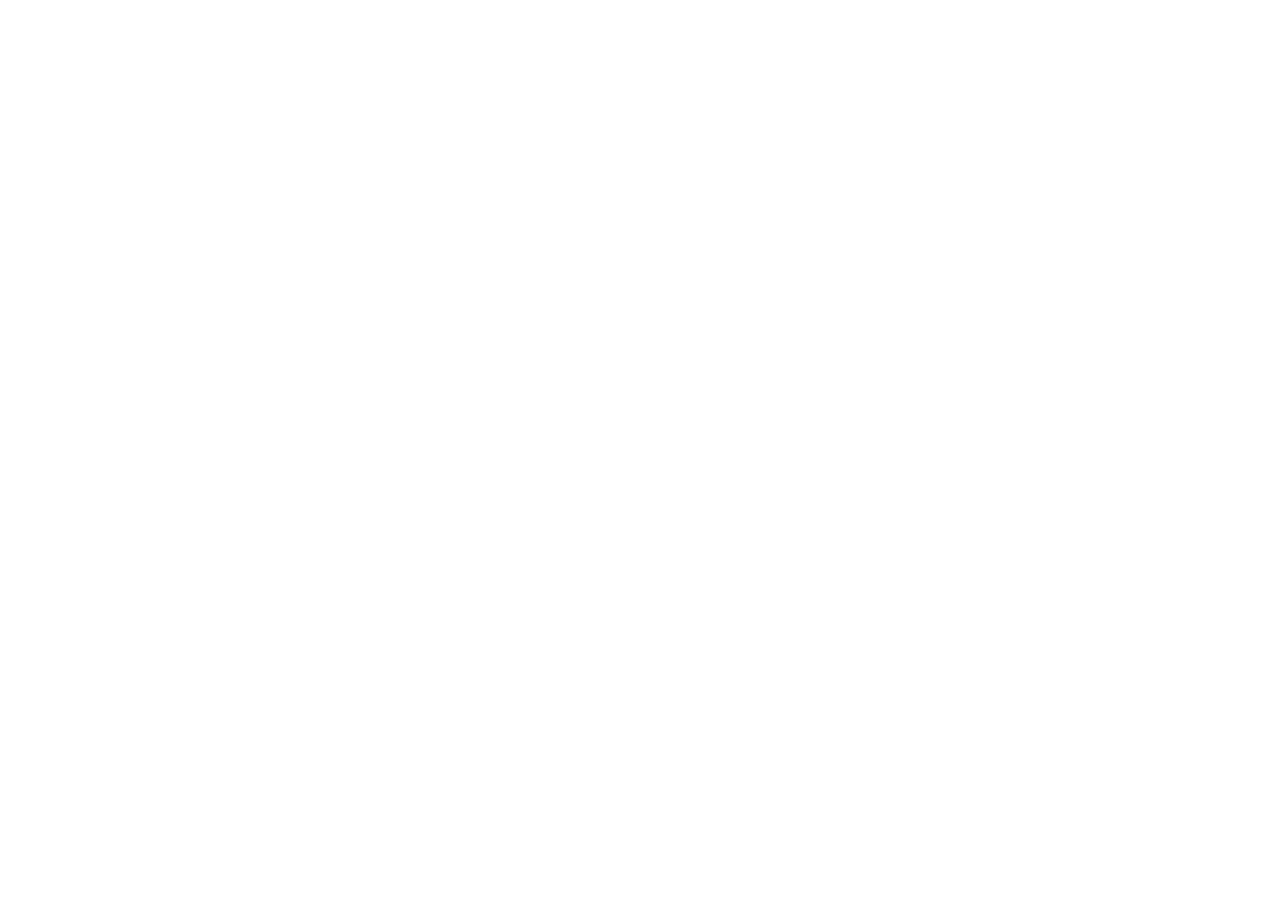
==== hub.html @ 56ef71c3 "html creation" ====
<!DOCTYPE html>
<html lang="en">
<head>
    <meta charset="UTF-8">
    <meta name="viewport" content="width=device-width, initial-scale=1.0">
    <title>Document</title>
</head>
<body>
    
</body>
</html>
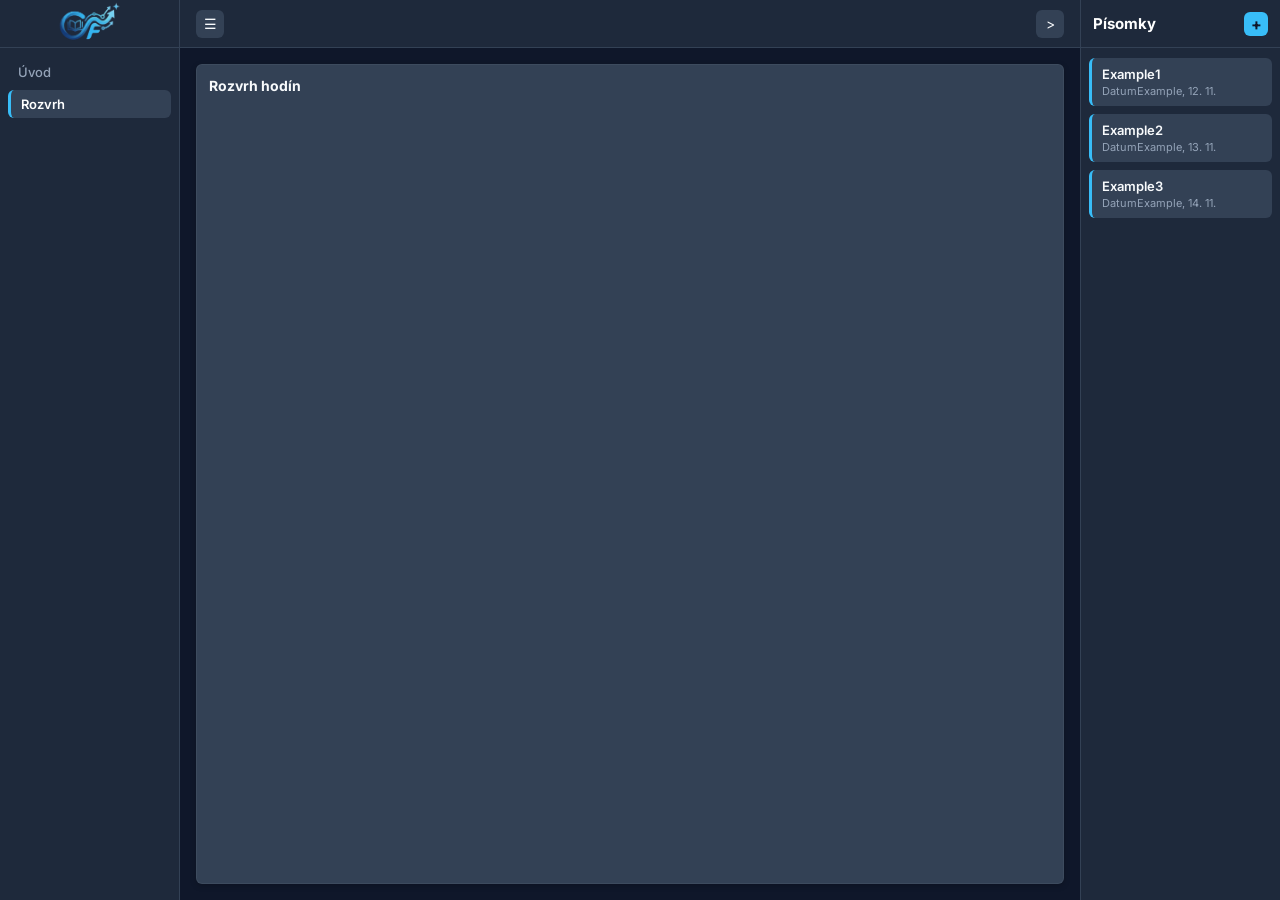
==== commit ed0adf1a: "second page layout changes additions" ====
--- a/hub.html
+++ b/hub.html
@@ -1,11 +1,65 @@
 <!DOCTYPE html>
-<html lang="en">
+<html lang="sk">
 <head>
     <meta charset="UTF-8">
     <meta name="viewport" content="width=device-width, initial-scale=1.0">
-    <title>Document</title>
+    <title>Rozvrh - SchoolFlow</title>
+    <link rel="stylesheet" href="style.css">
+    <link rel="icon" href="1x1-logo-schoolflow.png" type="image/png">
+    <link href="https://fonts.googleapis.com/css2?family=Inter:wght@400;500;600;700&display=swap" rel="stylesheet">
 </head>
-<body>
-    
+<body class="background-main">
+
+    <input type="checkbox" id="toggleLeft" class="toggle-checkbox">
+    <input type="checkbox" id="toggleRight" class="toggle-checkbox">
+
+    <aside class="sidebar">
+        <div class="sidebar-header">
+            <img src="header-logo-schoolflow.png" alt="Logo" class="logo-img">
+        </div>
+        <nav class="sidebar-nav">
+            <a href="index.html" class="nav-item">Úvod</a>
+            <a href="#" class="nav-item active">Rozvrh</a>
+        </nav>
+    </aside>
+
+    <div class="wrapper">
+        <header class="header">
+            <label for="toggleLeft" class="toggle-btn">☰</label>
+            <label for="toggleRight" class="toggle-btn">></label>
+        </header>
+
+        <main class="main-content-full">
+            <section class="card full-width">
+                <div class="card-header">
+                    <h3>Rozvrh hodín</h3>
+                </div>
+                <div class="card-body">
+                </div>
+            </section>
+        </main>
+    </div>
+
+    <aside class="sidebar-right">
+        <div class="sidebar-header right-header">
+            <h2>Písomky</h2>
+            <button class="add-btn">+</button>
+        </div>
+        <div class="sidebar-content">
+            <div class="exam-item">
+                <span class="exam-subject">Example1</span>
+                <span class="exam-date">DatumExample, 12. 11.</span>
+            </div>
+            <div class="exam-item">
+                <span class="exam-subject">Example2</span>
+                <span class="exam-date">DatumExample, 13. 11.</span>
+            </div>
+            <div class="exam-item">
+                <span class="exam-subject">Example3</span>
+                <span class="exam-date">DatumExample, 14. 11.</span>
+            </div>
+        </div>
+    </aside>
+
 </body>
 </html>
--- a/style.css
+++ b/style.css
@@ -0,0 +1,291 @@
+* {
+    box-sizing: border-box;
+    margin: 0;
+    padding: 0;
+    font-family: 'Inter', Arial, sans-serif;
+}
+
+.background-main {
+    background-color: #0F172A;
+    color: #F8FAFC;
+    display: flex;
+    min-height: 100vh;
+}
+
+.sidebar {
+    width: 180px;
+    background-color: #1E293B;
+    border-right: 1px solid #334155;
+    display: flex;
+    flex-direction: column;
+    transition: width 0.25s ease, opacity 0.2s ease;
+    overflow: hidden;
+    white-space: nowrap;
+}
+
+#toggleLeft:checked ~ .sidebar {
+    width: 0;
+    opacity: 0;
+    border-right: none;
+}
+
+#toggleRight:checked ~ .sidebar-right {
+    width: 0;
+    opacity: 0;
+    border-left: none;
+}
+
+.sidebar-right {
+    width: 200px;
+    background-color: #1E293B;
+    border-left: 1px solid #334155;
+    display: flex;
+    flex-direction: column;
+    overflow: hidden;
+    transition: width 0.25s ease, opacity 0.2s ease;
+    white-space: nowrap;
+}
+
+.sidebar-header {
+    height: 48px;
+    display: flex;
+    align-items: center;
+    justify-content: center;
+    border-bottom: 1px solid #334155;
+    padding: 0 10px;
+}
+
+.sidebar-header h2 {
+    font-size: 15px;
+    color: white;
+}
+
+.sidebar-nav {
+    padding: 10px 8px;
+    display: flex;
+    flex-direction: column;
+    gap: 4px;
+}
+
+.sidebar-content {
+    padding: 10px 8px;
+    display: flex;
+    flex-direction: column;
+    gap: 8px;
+}
+
+.exam-item {
+    background-color: #334155;
+    padding: 8px 10px;
+    border-radius: 6px;
+    border-left: 3px solid #38BDF8;
+    display: flex;
+    flex-direction: column;
+    gap: 2px;
+}
+
+.exam-subject {
+    font-size: 13px;
+    font-weight: 600;
+    color: #F8FAFC;
+}
+
+.exam-date {
+    font-size: 11px;
+    color: #94A3B8;
+}
+
+.nav-item {
+    color: #94A3B8;
+    text-decoration: none;
+    padding: 6px 10px;
+    border-radius: 6px;
+    font-size: 13px;
+    font-weight: 500;
+    transition: background-color 0.2s ease, color 0.2s ease;
+}
+
+.nav-item:hover {
+    background-color: #334155;
+    color: #F8FAFC;
+}
+
+.nav-item.active {
+    background-color: #334155;
+    color: white;
+    border-left: 3px solid #38BDF8;
+    font-weight: 600;
+}
+
+.wrapper {
+    flex: 1;
+    display: flex;
+    flex-direction: column;
+    min-width: 0;
+}
+
+.header {
+    height: 48px;
+    background-color: #1E293B;
+    border-bottom: 1px solid #334155;
+    display: flex;
+    align-items: center;
+    justify-content: space-between;
+    padding: 0 16px;
+}
+
+.header h1 {
+    font-size: 15px;
+    font-weight: 600;
+    color: #F8FAFC;
+}
+
+.main-content {
+    flex: 1;
+    padding: 16px;
+    display: grid;
+    grid-template-columns: repeat(2, 1fr);
+    grid-template-rows: 1fr 3fr;
+    gap: 12px;
+}
+
+.main-content-full {
+    flex: 1;
+    padding: 16px;
+    display: grid;
+    gap: 12px;
+}
+
+.card {
+    background-color: #334155;
+    border-radius: 6px;
+    padding: 12px;
+    box-shadow: 0 2px 6px rgba(0, 0, 0, 0.2);
+    border: 1px solid rgba(255, 255, 255, 0.05);
+}
+
+.full-width {
+    grid-column: 1 / -1;
+}
+
+.card-header h3 {
+    font-size: 14px;
+    color: #F8FAFC;
+}
+
+.card-header {
+    display: flex;
+    align-items: center;
+    justify-content: space-between;
+}
+
+.card-body {
+    margin-top: 8px;
+}
+
+.schedule-grid {
+    display: grid;
+    grid-template-columns: repeat(9, 1fr);
+    gap: 5px;
+    margin-top: 12px;
+}
+
+.schedule-column {
+    display: flex;
+    flex-direction: column;
+    align-items: center;
+    gap: 4px;
+}
+
+.schedule-label {
+    font-size: 13px;
+    font-weight: 600;
+    color: #38BDF8;
+}
+
+.schedule-input {
+    background-color: #1E293B;
+    color: #F8FAFC;
+    border: 1px solid #475569;
+    border-radius: 6px;
+    padding: 18px 6px;
+    font-size: 16px;
+    text-align: center;
+    width: 100%;
+}
+
+.schedule-intput:focus {
+    outline: none;
+    border-color: #38BDF8;
+}
+
+.schedule-input::-webkit-inner-spin-button,
+.schedule-input::-webkit-outer-spin-button {
+    -webkit-appearance: none;
+    margin: 0;
+}
+
+.sidebar-header.right-header {
+    justify-content: space-between;
+    padding: 0 12px;
+}
+
+.add-btn {
+    background-color: #38BDF8;
+    color: #0F172A;
+    border: none;
+    border-radius: 6px;
+    width: 24px;
+    height: 24px;
+    font-size: 16px;
+    font-weight: 700;
+    cursor: pointer;
+    display: flex;
+    align-items: center;
+    justify-content: center;
+    transition: background-color 0.2s ease;
+}
+
+.add-btn:hover {
+    background-color: #7dd4fc6c;
+}
+
+.toggle-btn {
+    background-color: #334155;
+    color: #F8FAFC;
+    border: none;
+    border-radius: 6px;
+    width: 28px;
+    height: 28px;
+    font-size: 14px;
+    cursor: pointer;
+    display: flex;
+    align-items: center;
+    justify-content: center;
+    user-select: none;
+    transition: background-color 0.2s ease;
+}
+
+.toggle-btn:hover {
+    background-color: #7dd4fc6c;
+    color: #0f172a;
+}
+
+.sidebar-header {
+    height: 48px;
+    display: flex;
+    align-items: center;
+    justify-content: center;
+    border-bottom: 1px solid #334155;
+    padding: 0 10px;
+}
+
+.logo-img {
+    max-height: 45px;
+    width: auto;
+    object-fit: contain;
+}
+
+.toggle-checkbox {
+    display: none;
+}
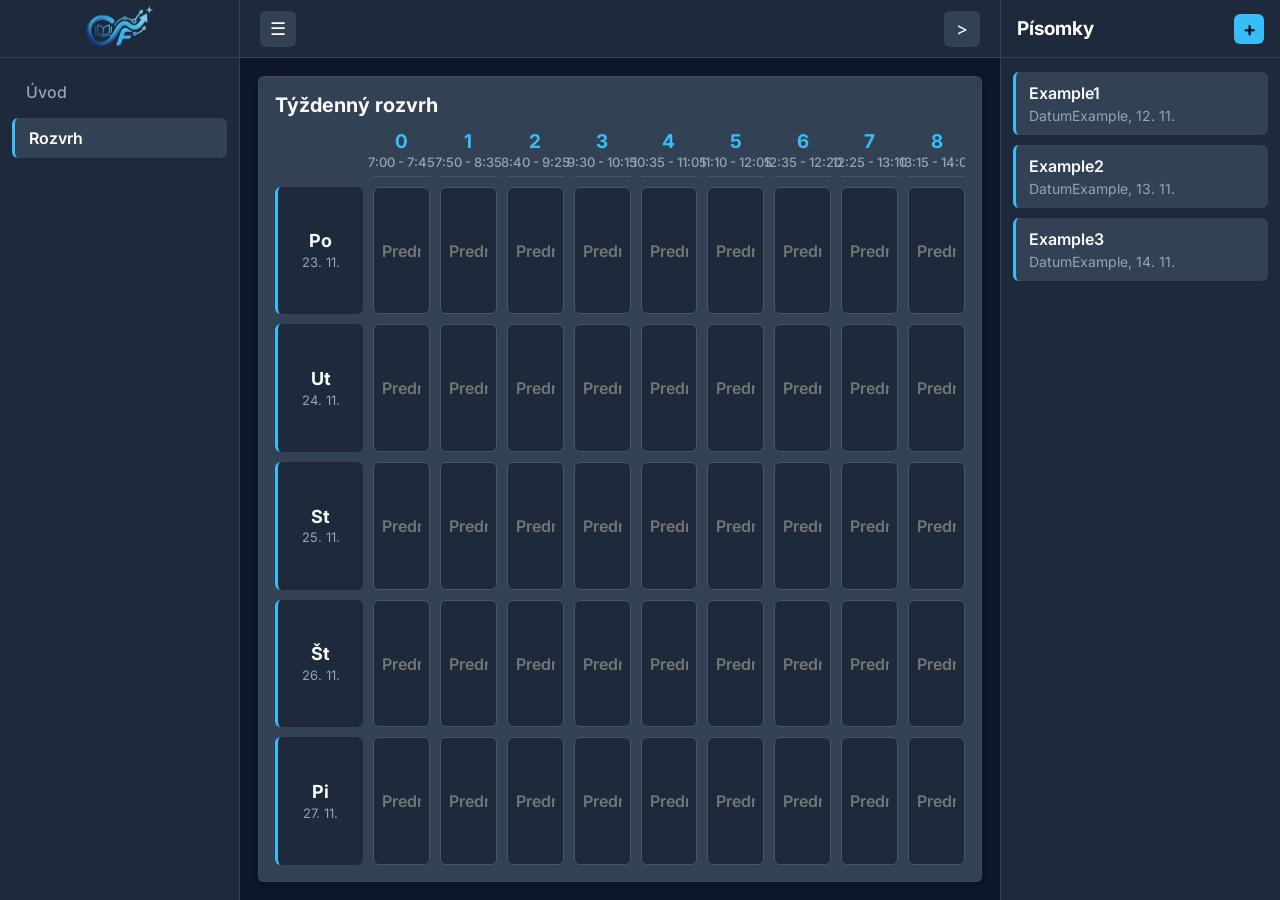
==== commit 31f2b9e2: "layout size fix, weekly schedule" ====
--- a/hub.html
+++ b/hub.html
@@ -4,6 +4,7 @@
     <meta charset="UTF-8">
     <meta name="viewport" content="width=device-width, initial-scale=1.0">
     <title>Rozvrh - SchoolFlow</title>
+    <link rel="stylesheet" href="style-hub.css">
     <link rel="stylesheet" href="style.css">
     <link rel="icon" href="1x1-logo-schoolflow.png" type="image/png">
     <link href="https://fonts.googleapis.com/css2?family=Inter:wght@400;500;600;700&display=swap" rel="stylesheet">
@@ -29,15 +30,131 @@
             <label for="toggleRight" class="toggle-btn">></label>
         </header>
 
-        <main class="main-content-full">
-            <section class="card full-width">
-                <div class="card-header">
-                    <h3>Rozvrh hodín</h3>
-                </div>
-                <div class="card-body">
-                </div>
-            </section>
-        </main>
+            <main class="main-content-full">
+                <section class="card full-width weekly-card">
+                    <div class="card-header">
+                        <h3>Týždenný rozvrh</h3>
+                    </div>
+                    <div class="card-body weekly-scroll">
+                        <div class="weekly-grid">
+
+                            <div class="weekly-corner"></div>
+                            <div class="period-header">
+                                <span class="period-num">0</span>
+                                <span class="period-time">7:00 - 7:45</span>
+                            </div>
+                            <div class="period-header">
+                                <span class="period-num">1</span>
+                                <span class="period-time">7:50 - 8:35</span>
+                            </div>
+                            <div class="period-header">
+                                <span class="period-num">2</span>
+                                <span class="period-time">8:40 - 9:25</span>
+                            </div>
+                            <div class="period-header">
+                                <span class="period-num">3</span>
+                                <span class="period-time">9:30 - 10:15</span>
+                            </div>
+                            <div class="period-header">
+                                <span class="period-num">4</span>
+                                <span class="period-time">10:35 - 11:05</span>
+                            </div>
+                            <div class="period-header">
+                                <span class="period-num">5</span>
+                                <span class="period-time">11:10 - 12:05</span>
+                            </div>
+                            <div class="period-header">
+                                <span class="period-num">6</span>
+                                <span class="period-time">12:35 - 12:20</span>
+                            </div>
+                            <div class="period-header">
+                                <span class="period-num">7</span>
+                                <span class="period-time">12:25 - 13:10</span>
+                            </div>
+                            <div class="period-header">
+                                <span class="period-num">8</span>
+                                <span class="period-time">13:15 - 14:00</span>
+                            </div>
+
+                            <!-- PONDELOK -->
+                            <div class="day-cell">
+                                <span class="day-name">Po</span>
+                                <span class="day-date">23. 11.</span>
+                            </div>
+                            <div class="lesson-cell"><input type="text" class="lesson-input" placeholder="Predmet"></div>
+                            <div class="lesson-cell"><input type="text" class="lesson-input" placeholder="Predmet"></div>
+                            <div class="lesson-cell"><input type="text" class="lesson-input" placeholder="Predmet"></div>
+                            <div class="lesson-cell"><input type="text" class="lesson-input" placeholder="Predmet"></div>
+                            <div class="lesson-cell"><input type="text" class="lesson-input" placeholder="Predmet"></div>
+                            <div class="lesson-cell"><input type="text" class="lesson-input" placeholder="Predmet"></div>
+                            <div class="lesson-cell"><input type="text" class="lesson-input" placeholder="Predmet"></div>
+                            <div class="lesson-cell"><input type="text" class="lesson-input" placeholder="Predmet"></div>
+                            <div class="lesson-cell"><input type="text" class="lesson-input" placeholder="Predmet"></div>
+
+                            <!-- UTOROK -->
+                            <div class="day-cell">
+                                <span class="day-name">Ut</span>
+                                <span class="day-date">24. 11.</span>
+                            </div>
+                            <div class="lesson-cell"><input type="text" class="lesson-input" placeholder="Predmet"></div>
+                            <div class="lesson-cell"><input type="text" class="lesson-input" placeholder="Predmet"></div>
+                            <div class="lesson-cell"><input type="text" class="lesson-input" placeholder="Predmet"></div>
+                            <div class="lesson-cell"><input type="text" class="lesson-input" placeholder="Predmet"></div>
+                            <div class="lesson-cell"><input type="text" class="lesson-input" placeholder="Predmet"></div>
+                            <div class="lesson-cell"><input type="text" class="lesson-input" placeholder="Predmet"></div>
+                            <div class="lesson-cell"><input type="text" class="lesson-input" placeholder="Predmet"></div>
+                            <div class="lesson-cell"><input type="text" class="lesson-input" placeholder="Predmet"></div>
+                            <div class="lesson-cell"><input type="text" class="lesson-input" placeholder="Predmet"></div>
+
+                            <!-- STREDA -->
+                            <div class="day-cell">
+                                <span class="day-name">St</span>
+                                <span class="day-date">25. 11.</span>
+                            </div>
+                            <div class="lesson-cell"><input type="text" class="lesson-input" placeholder="Predmet"></div>
+                            <div class="lesson-cell"><input type="text" class="lesson-input" placeholder="Predmet"></div>
+                            <div class="lesson-cell"><input type="text" class="lesson-input" placeholder="Predmet"></div>
+                            <div class="lesson-cell"><input type="text" class="lesson-input" placeholder="Predmet"></div>
+                            <div class="lesson-cell"><input type="text" class="lesson-input" placeholder="Predmet"></div>
+                            <div class="lesson-cell"><input type="text" class="lesson-input" placeholder="Predmet"></div>
+                            <div class="lesson-cell"><input type="text" class="lesson-input" placeholder="Predmet"></div>
+                            <div class="lesson-cell"><input type="text" class="lesson-input" placeholder="Predmet"></div>
+                            <div class="lesson-cell"><input type="text" class="lesson-input" placeholder="Predmet"></div>
+
+                            <!-- ŠTVRTOK -->
+                            <div class="day-cell">
+                                <span class="day-name">Št</span>
+                                <span class="day-date">26. 11.</span>
+                            </div>
+                            <div class="lesson-cell"><input type="text" class="lesson-input" placeholder="Predmet"></div>
+                            <div class="lesson-cell"><input type="text" class="lesson-input" placeholder="Predmet"></div>
+                            <div class="lesson-cell"><input type="text" class="lesson-input" placeholder="Predmet"></div>
+                            <div class="lesson-cell"><input type="text" class="lesson-input" placeholder="Predmet"></div>
+                            <div class="lesson-cell"><input type="text" class="lesson-input" placeholder="Predmet"></div>
+                            <div class="lesson-cell"><input type="text" class="lesson-input" placeholder="Predmet"></div>
+                            <div class="lesson-cell"><input type="text" class="lesson-input" placeholder="Predmet"></div>
+                            <div class="lesson-cell"><input type="text" class="lesson-input" placeholder="Predmet"></div>
+                            <div class="lesson-cell"><input type="text" class="lesson-input" placeholder="Predmet"></div>
+
+                            <!-- PIATOK -->
+                            <div class="day-cell">
+                                <span class="day-name">Pi</span>
+                                <span class="day-date">27. 11.</span>
+                            </div>
+                            <div class="lesson-cell"><input type="text" class="lesson-input" placeholder="Predmet"></div>
+                            <div class="lesson-cell"><input type="text" class="lesson-input" placeholder="Predmet"></div>
+                            <div class="lesson-cell"><input type="text" class="lesson-input" placeholder="Predmet"></div>
+                            <div class="lesson-cell"><input type="text" class="lesson-input" placeholder="Predmet"></div>
+                            <div class="lesson-cell"><input type="text" class="lesson-input" placeholder="Predmet"></div>
+                            <div class="lesson-cell"><input type="text" class="lesson-input" placeholder="Predmet"></div>
+                            <div class="lesson-cell"><input type="text" class="lesson-input" placeholder="Predmet"></div>
+                            <div class="lesson-cell"><input type="text" class="lesson-input" placeholder="Predmet"></div>
+                            <div class="lesson-cell"><input type="text" class="lesson-input" placeholder="Predmet"></div>
+
+                        </div>
+                    </div>
+                </section>
+            </main>
     </div>
 
     <aside class="sidebar-right">
--- a/style-hub.css
+++ b/style-hub.css
@@ -0,0 +1,122 @@
+.main-content-full {
+    flex: 1;
+    padding: 18px;
+    display: grid;
+    grid-template-columns: minmax(0, 1fr);
+    grid-template-rows: minmax(0, 1fr);
+    gap: 16px;
+    min-width: 0;
+    min-height: 0;
+    overflow: hidden;
+}
+
+.weekly-card {
+    height: 100%;
+    display: flex;
+    flex-direction: column;
+    min-height: 0;
+}
+
+.card-body.weekly-scroll {
+    flex: 1;
+    min-height: 0;
+    overflow: hidden;
+    display: flex;
+    margin-top: 10px;
+}
+
+.weekly-grid {
+    display: grid;
+    grid-template-columns: 88px repeat(9, minmax(0, 1fr));
+    grid-template-rows: auto repeat(5, minmax(0, 1fr));
+    gap: 10px;
+    width: 100%;
+    height: 100%;
+    min-width: 0;
+    min-height: 0;
+}
+
+.weekly-corner {
+    background-color: transparent;
+}
+
+.period-header {
+    display: flex;
+    flex-direction: column;
+    align-items: center;
+    justify-content: center;
+    gap: 2px;
+    padding: 4px 4px 6px 4px;
+    border-bottom: 1px solid #475569;
+    min-width: 0;
+}
+
+.period-num {
+    font-size: 19px;
+    font-weight: 700;
+    color: #38BDF8;
+    line-height: 1.15;
+}
+
+.period-time {
+    font-size: 13px;
+    font-weight: 500;
+    color: #94A3B8;
+    white-space: nowrap;
+    line-height: 1.15;
+}
+
+.day-cell {
+    background-color: #1E293B;
+    border-radius: 6px;
+    border-left: 3px solid #38BDF8;
+    display: flex;
+    flex-direction: column;
+    align-items: center;
+    justify-content: center;
+    gap: 3px;
+    padding: 8px 6px;
+    height: 100%;
+    min-width: 0;
+    min-height: 0;
+}
+
+.day-name {
+    font-size: 18px;
+    font-weight: 700;
+    color: #F8FAFC;
+    line-height: 1.15;
+}
+
+.day-date {
+    font-size: 13px;
+    color: #94A3B8;
+    line-height: 1.15;
+}
+
+.lesson-cell {
+    display: flex;
+    min-width: 0;
+    min-height: 0;
+}
+
+.lesson-input {
+    width: 100%;
+    height: 100%;
+    min-width: 0;
+    min-height: 0;
+    background-color: #1E293B;
+    color: #F8FAFC;
+    border: 1px solid #475569;
+    border-radius: 6px;
+    padding: 8px;
+    font-size: 16px;
+    font-weight: 600;
+    text-align: center;
+}
+
+.lesson-input:focus {
+    outline: none;
+    border-color: #38BDF8;
+    background-color: #273549;
+}
--- a/style.css
+++ b/style.css
@@ -5,15 +5,27 @@
     font-family: 'Inter', Arial, sans-serif;
 }
 
+html, body {
+    height: 100%;
+    font-size: 16px;
+    overflow: hidden;
+}
+
 .background-main {
     background-color: #0F172A;
     color: #F8FAFC;
     display: flex;
     min-height: 100vh;
+    width: 100%;
+    overflow-x: hidden;
+}
+
+.toggle-checkbox {
+    display: none;
 }
 
 .sidebar {
-    width: 180px;
+    width: 240px;
     background-color: #1E293B;
     border-right: 1px solid #334155;
     display: flex;
@@ -29,205 +41,113 @@
     border-right: none;
 }
 
+.sidebar-header {
+    height: 58px;
+    display: flex;
+    align-items: center;
+    justify-content: center;
+    border-bottom: 1px solid #334155;
+    padding: 0 14px;
+}
+
+.logo-img {
+    max-height: 50px;
+    width: auto;
+    object-fit: contain;
+}
+
+.sidebar-nav {
+    padding: 14px 12px;
+    display: flex;
+    flex-direction: column;
+    gap: 6px;
+}
+
+.nav-item {
+    color: #94A3B8;
+    text-decoration: none;
+    padding: 10px 14px;
+    border-radius: 6px;
+    font-size: 16px;
+    font-weight: 500;
+    transition: background-color 0.2s ease, color 0.2s ease;
+}
+
+.nav-item:hover {
+    background-color: #334155;
+    color: #F8FAFC;
+}
+
+.nav-item.active {
+    background-color: #334155;
+    color: white;
+    border-left: 3px solid #38BDF8;
+    font-weight: 600;
+}
+
+.wrapper {
+    flex: 1;
+    display: flex;
+    flex-direction: column;
+    min-width: 0;
+}
+
+.header {
+    height: 58px;
+    background-color: #1E293B;
+    border-bottom: 1px solid #334155;
+    display: flex;
+    align-items: center;
+    justify-content: space-between;
+    padding: 0 20px;
+}
+
+.toggle-btn {
+    background-color: #334155;
+    color: #F8FAFC;
+    border: none;
+    border-radius: 6px;
+    width: 36px;
+    height: 36px;
+    font-size: 18px;
+    cursor: pointer;
+    display: flex;
+    align-items: center;
+    justify-content: center;
+    user-select: none;
+    transition: background-color 0.2s ease;
+}
+
+.toggle-btn:hover {
+    background-color: #7dd4fc6c;
+    color: #0f172a;
+}
+
+.sidebar-right {
+    width: 280px;
+    background-color: #1E293B;
+    border-left: 1px solid #334155;
+    display: flex;
+    flex-direction: column;
+    overflow: hidden;
+    transition: width 0.25s ease, opacity 0.2s ease;
+    white-space: nowrap;
+}
+
 #toggleRight:checked ~ .sidebar-right {
     width: 0;
     opacity: 0;
     border-left: none;
 }
 
-.sidebar-right {
-    width: 200px;
-    background-color: #1E293B;
-    border-left: 1px solid #334155;
-    display: flex;
-    flex-direction: column;
-    overflow: hidden;
-    transition: width 0.25s ease, opacity 0.2s ease;
-    white-space: nowrap;
-}
-
-.sidebar-header {
-    height: 48px;
-    display: flex;
-    align-items: center;
-    justify-content: center;
-    border-bottom: 1px solid #334155;
-    padding: 0 10px;
-}
-
-.sidebar-header h2 {
-    font-size: 15px;
-    color: white;
-}
-
-.sidebar-nav {
-    padding: 10px 8px;
-    display: flex;
-    flex-direction: column;
-    gap: 4px;
-}
-
-.sidebar-content {
-    padding: 10px 8px;
-    display: flex;
-    flex-direction: column;
-    gap: 8px;
-}
-
-.exam-item {
-    background-color: #334155;
-    padding: 8px 10px;
-    border-radius: 6px;
-    border-left: 3px solid #38BDF8;
-    display: flex;
-    flex-direction: column;
-    gap: 2px;
-}
-
-.exam-subject {
-    font-size: 13px;
-    font-weight: 600;
-    color: #F8FAFC;
-}
-
-.exam-date {
-    font-size: 11px;
-    color: #94A3B8;
-}
-
-.nav-item {
-    color: #94A3B8;
-    text-decoration: none;
-    padding: 6px 10px;
-    border-radius: 6px;
-    font-size: 13px;
-    font-weight: 500;
-    transition: background-color 0.2s ease, color 0.2s ease;
-}
-
-.nav-item:hover {
-    background-color: #334155;
-    color: #F8FAFC;
-}
-
-.nav-item.active {
-    background-color: #334155;
-    color: white;
-    border-left: 3px solid #38BDF8;
-    font-weight: 600;
-}
-
-.wrapper {
-    flex: 1;
-    display: flex;
-    flex-direction: column;
-    min-width: 0;
-}
-
-.header {
-    height: 48px;
-    background-color: #1E293B;
-    border-bottom: 1px solid #334155;
-    display: flex;
-    align-items: center;
+.sidebar-header.right-header {
     justify-content: space-between;
     padding: 0 16px;
 }
 
-.header h1 {
-    font-size: 15px;
-    font-weight: 600;
-    color: #F8FAFC;
-}
-
-.main-content {
-    flex: 1;
-    padding: 16px;
-    display: grid;
-    grid-template-columns: repeat(2, 1fr);
-    grid-template-rows: 1fr 3fr;
-    gap: 12px;
-}
-
-.main-content-full {
-    flex: 1;
-    padding: 16px;
-    display: grid;
-    gap: 12px;
-}
-
-.card {
-    background-color: #334155;
-    border-radius: 6px;
-    padding: 12px;
-    box-shadow: 0 2px 6px rgba(0, 0, 0, 0.2);
-    border: 1px solid rgba(255, 255, 255, 0.05);
-}
-
-.full-width {
-    grid-column: 1 / -1;
-}
-
-.card-header h3 {
-    font-size: 14px;
-    color: #F8FAFC;
-}
-
-.card-header {
-    display: flex;
-    align-items: center;
-    justify-content: space-between;
-}
-
-.card-body {
-    margin-top: 8px;
-}
-
-.schedule-grid {
-    display: grid;
-    grid-template-columns: repeat(9, 1fr);
-    gap: 5px;
-    margin-top: 12px;
-}
-
-.schedule-column {
-    display: flex;
-    flex-direction: column;
-    align-items: center;
-    gap: 4px;
-}
-
-.schedule-label {
-    font-size: 13px;
-    font-weight: 600;
-    color: #38BDF8;
-}
-
-.schedule-input {
-    background-color: #1E293B;
-    color: #F8FAFC;
-    border: 1px solid #475569;
-    border-radius: 6px;
-    padding: 18px 6px;
-    font-size: 16px;
-    text-align: center;
-    width: 100%;
-}
-
-.schedule-intput:focus {
-    outline: none;
-    border-color: #38BDF8;
-}
-
-.schedule-input::-webkit-inner-spin-button,
-.schedule-input::-webkit-outer-spin-button {
-    -webkit-appearance: none;
-    margin: 0;
-}
-
-.sidebar-header.right-header {
-    justify-content: space-between;
-    padding: 0 12px;
+.sidebar-header h2 {
+    font-size: 19px;
+    color: white;
 }
 
 .add-btn {
@@ -235,9 +155,9 @@
     color: #0F172A;
     border: none;
     border-radius: 6px;
-    width: 24px;
-    height: 24px;
-    font-size: 16px;
+    width: 30px;
+    height: 30px;
+    font-size: 20px;
     font-weight: 700;
     cursor: pointer;
     display: flex;
@@ -250,42 +170,63 @@
     background-color: #7dd4fc6c;
 }
 
-.toggle-btn {
-    background-color: #334155;
-    color: #F8FAFC;
-    border: none;
-    border-radius: 6px;
-    width: 28px;
-    height: 28px;
+.sidebar-content {
+    padding: 14px 12px;
+    display: flex;
+    flex-direction: column;
+    gap: 10px;
+}
+
+.exam-item {
+    background-color: #334155;
+    padding: 11px 13px;
+    border-radius: 6px;
+    border-left: 3px solid #38BDF8;
+    display: flex;
+    flex-direction: column;
+    gap: 4px;
+}
+
+.exam-subject {
+    font-size: 16px;
+    font-weight: 600;
+    color: #F8FAFC;
+}
+
+.exam-date {
     font-size: 14px;
-    cursor: pointer;
-    display: flex;
-    align-items: center;
-    justify-content: center;
-    user-select: none;
-    transition: background-color 0.2s ease;
-}
-
-.toggle-btn:hover {
-    background-color: #7dd4fc6c;
-    color: #0f172a;
-}
-
-.sidebar-header {
-    height: 48px;
-    display: flex;
-    align-items: center;
-    justify-content: center;
-    border-bottom: 1px solid #334155;
-    padding: 0 10px;
-}
-
-.logo-img {
-    max-height: 45px;
-    width: auto;
-    object-fit: contain;
-}
-
-.toggle-checkbox {
-    display: none;
+    color: #94A3B8;
+}
+
+.card {
+    background-color: #334155;
+    border-radius: 6px;
+    padding: 16px;
+    box-shadow: 0 2px 6px rgba(0, 0, 0, 0.2);
+    border: 1px solid rgba(255, 255, 255, 0.05);
+    display: flex;
+    flex-direction: column;
+    min-width: 0;
+    min-height: 0;
+    overflow: hidden;
+}
+
+.full-width {
+    grid-column: 1 / -1;
+}
+
+.card-header {
+    display: flex;
+    align-items: center;
+    justify-content: space-between;
+}
+
+.card-header h3 {
+    font-size: 20px;
+    color: #F8FAFC;
+}
+
+.card-body {
+    margin-top: 10px;
+    overflow-y: hidden;
 }
